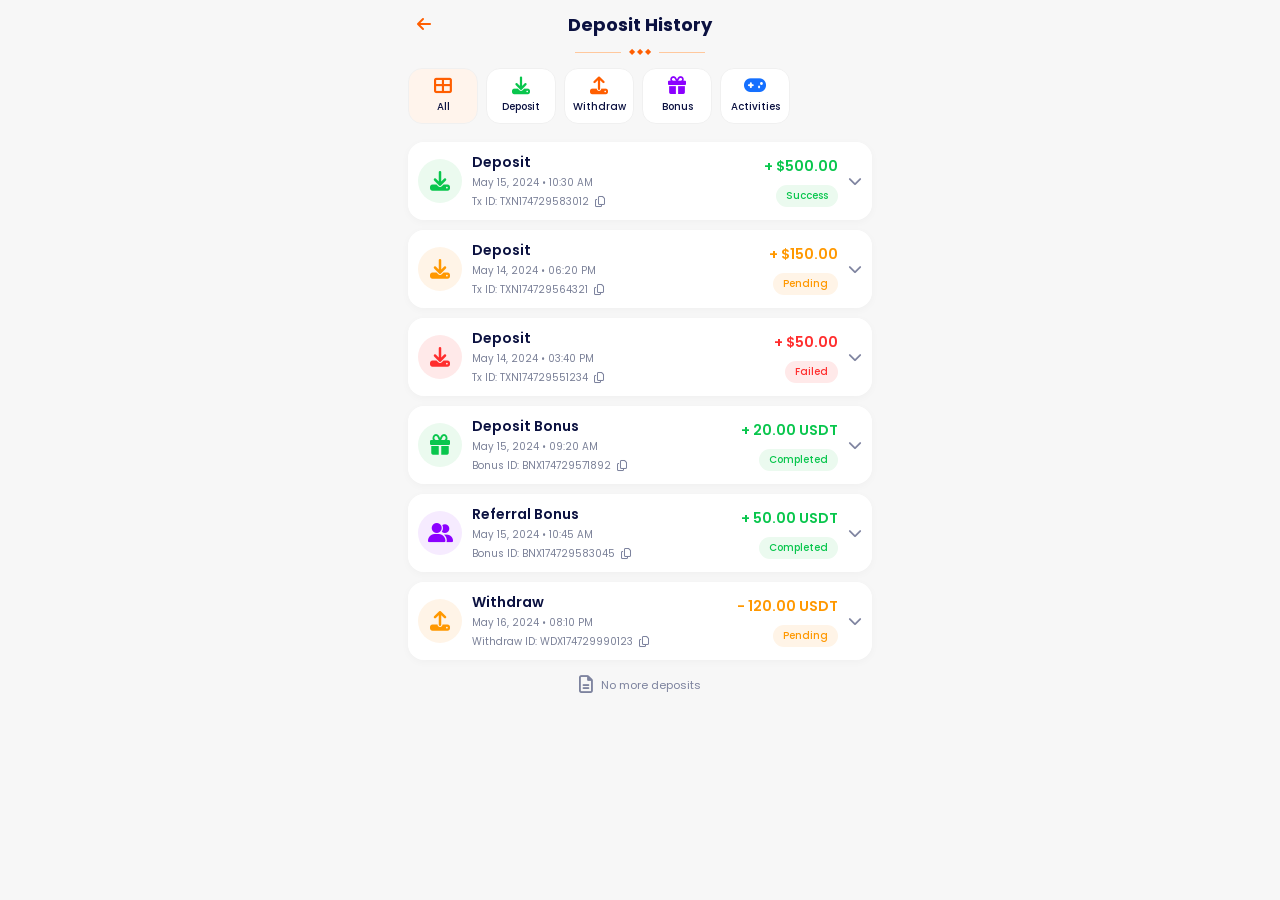
==== deposit-history.html @ 6a05c401 "Deposit history" ====
<!DOCTYPE html>
<html lang="en">
<head>
<meta charset="UTF-8" />
<meta name="viewport" content="width=device-width, initial-scale=1.0"/>

<title>Deposit History</title>

<link
rel="stylesheet"
href="https://cdnjs.cloudflare.com/ajax/libs/font-awesome/6.5.1/css/all.min.css"
/>

<link
href="https://fonts.googleapis.com/css2?family=Poppins:wght@400;500;600;700&display=swap"
rel="stylesheet"
/>

<style>

*{
  margin:0;
  padding:0;
  box-sizing:border-box;
  -webkit-tap-highlight-color:transparent;
}

:root{
  --orange:#ff9800;
  --orange-dark:#ff5e00;
  --green:#09c64d;
  --red:#ff2e2e;

  --text:#0b1140;
  --muted:#7b8198;

  --bg:#f7f7f7;
}

body{
  font-family:'Poppins',sans-serif;
  background:var(--bg);
  color:var(--text);

  max-width:480px;
  margin:0 auto;

  min-height:100vh;

  padding:8px;
}

/* ========================= */
/* HEADER */
/* ========================= */

.topbar{

  position:sticky;
  top:0;

  z-index:999;

  background:rgba(247,247,247,.92);

  backdrop-filter:blur(12px);
  -webkit-backdrop-filter:blur(12px);

  padding-bottom:8px;
}

.header-row{
  display:flex;
  align-items:center;
  justify-content:space-between;

  margin-bottom:6px;
}

.back-btn{
  width:32px;
  height:32px;

  border-radius:10px;

  display:flex;
  align-items:center;
  justify-content:center;

  color:var(--orange-dark);

  font-size:16px;
}

.page-title{
  font-size:18px;
  font-weight:700;
}

/* DIVIDER */

.divider{
  display:flex;
  align-items:center;
  justify-content:center;
  gap:8px;
}

.divider::before,
.divider::after{
  content:'';

  width:46px;
  height:1px;

  background:#ffc89d;
}

.divider span{
  color:var(--orange-dark);
  font-size:8px;
}

/* ========================= */
/* FILTERS */
/* ========================= */

.filters{
  margin-top:10px;

  display:flex;
  gap:8px;

  overflow-x:auto;

  scrollbar-width:none;
}

.filters::-webkit-scrollbar{
  display:none;
}

.filter-btn{

  min-width:70px;

  background:#fff;

  border-radius:14px;

  padding:8px 6px;

  display:flex;
  flex-direction:column;
  align-items:center;
  justify-content:center;

  gap:4px;

  border:1px solid #f0f0f0;

  flex-shrink:0;
}

.filter-btn.active{
  background:#fff4ec;
}

.filter-btn i{
  font-size:18px;
}

.filter-btn span{
  font-size:10px;
  font-weight:500;
}

.orange{color:var(--orange-dark);}
.green{color:var(--green);}
.purple{color:#8b00ff;}
.blue{color:#1570ff;}

/* ========================= */
/* HISTORY */
/* ========================= */

.history-list{
  margin-top:10px;
}

.history-card{

  background:#fff;

  border-radius:16px;

  padding:10px;

  display:flex;
  align-items:center;

  gap:10px;

  margin-bottom:8px;

  box-shadow:0 2px 8px rgba(0,0,0,.03);
}

/* ICON */

.history-icon{

  width:44px;
  height:44px;

  border-radius:50%;

  display:flex;
  align-items:center;
  justify-content:center;

  flex-shrink:0;

  font-size:20px;
}

.success-bg{
  background:#ebfaef;
  color:var(--green);
}

.pending-bg{
  background:#fff4e7;
  color:var(--orange);
}

.failed-bg{
  background:#ffe9e9;
  color:var(--red);
}

/* CONTENT */

.history-content{
  flex:1;
  min-width:0;
}

.history-title{
  font-size:14px;
  font-weight:600;

  margin-bottom:2px;
}

.history-date{
  font-size:10px;
  color:var(--muted);

  margin-bottom:3px;
}

.tx-row{
  display:flex;
  align-items:center;
  gap:6px;
}

.tx-id{
  font-size:10px;
  color:var(--muted);
}

.copy-icon{
  color:#7d839e;
  font-size:11px;
}

/* RIGHT */

.history-right{
  text-align:right;
}

.history-amount{
  font-size:14px;
  font-weight:600;

  margin-bottom:4px;
}

.success-text{
  color:var(--green);
}

.pending-text{
  color:var(--orange);
}

.failed-text{
  color:var(--red);
}

/* STATUS */

.status-pill{

  height:22px;

  padding:0 10px;

  border-radius:999px;

  display:inline-flex;
  align-items:center;
  justify-content:center;

  font-size:10px;
  font-weight:500;
}

.status-success{
  background:#ebfaef;
  color:var(--green);
}

.status-pending{
  background:#fff4e7;
  color:var(--orange);
}

.status-failed{
  background:#ffe9e9;
  color:var(--red);
}

/* ARROW */

.arrow-right{
  color:#7f84a0;
  font-size:14px;
}

/* EMPTY */

.empty-box{

  display:flex;
  align-items:center;
  justify-content:center;

  gap:8px;

  margin:16px 0 4px;

  color:#7d839e;

  font-size:11px;
}

.empty-box i{
  font-size:18px;
}
/* ========================= */
/* EXPANDABLE */
/* ========================= */

.history-card-wrap{
  background:#fff;
  border-radius:16px;

  margin-bottom:10px;

  overflow:hidden;

  box-shadow:0 2px 8px rgba(0,0,0,.03);
}

/* REMOVE EXTRA */

.expandable-card{
  margin-bottom:0;
  box-shadow:none;
}

/* DETAILS */

.history-details{

  display:none;

  padding:
  0 10px 10px 10px;
}

/* ACTIVE */

.history-card-wrap.active
.history-details{
  display:block;
}

/* DETAIL BOX */

.detail-row{

  min-height:38px;

  border-top:
  1px solid #f1f1f1;

  display:flex;
  align-items:center;
  justify-content:space-between;

  gap:10px;

  padding:0 6px;
}

.detail-row span{
  font-size:10px;
  color:#7b8198;
}

.detail-row strong{
  font-size:10px;
  font-weight:500;

  color:#0b1140;

  text-align:right;
}

/* ARROW */

.toggle-arrow{
  transition:.25s;
  cursor:pointer;
}

/* ROTATE */

.history-card-wrap.active
.toggle-arrow{
  transform:rotate(180deg);
}
</style>
</head>

<body>

<!-- HEADER -->

<div class="topbar">

  <div class="header-row">

    <div class="back-btn">
      <i class="fa-solid fa-arrow-left"></i>
    </div>

    <div class="page-title">
      Deposit History
    </div>

    <div style="width:32px;"></div>

  </div>

  <div class="divider">
    <span>◆ ◆ ◆</span>
  </div>

  <!-- FILTERS -->

<div class="filters">

  <div class="filter-btn active" data-filter="all">
    <i class="fa-solid fa-table-cells-large orange"></i>
    <span>All</span>
  </div>

  <div class="filter-btn" data-filter="deposit">
    <i class="fa-solid fa-download green"></i>
    <span>Deposit</span>
  </div>

  <div class="filter-btn" data-filter="withdraw">
    <i class="fa-solid fa-upload orange"></i>
    <span>Withdraw</span>
  </div>

  <div class="filter-btn" data-filter="bonus">
    <i class="fa-solid fa-gift purple"></i>
    <span>Bonus</span>
  </div>

  <div class="filter-btn" data-filter="activities">
    <i class="fa-solid fa-gamepad blue"></i>
    <span>Activities</span>
  </div>

</div>

</div>

<!-- HISTORY -->

<!-- HISTORY -->

<div class="history-list">

  <!-- ====================== -->
  <!-- DEPOSIT -->
  <!-- ====================== -->

  <div class="history-card-wrap" data-type="deposit">

    <div class="history-card expandable-card">

      <div class="history-icon success-bg">
        <i class="fa-solid fa-download"></i>
      </div>

      <div class="history-content">

        <div class="history-title">
          Deposit
        </div>

        <div class="history-date">
          May 15, 2024 • 10:30 AM
        </div>

        <div class="tx-row">

          <div class="tx-id">
            Tx ID: TXN174729583012
          </div>

          <i class="fa-regular fa-copy copy-icon"></i>

        </div>

      </div>

      <div class="history-right">

        <div class="history-amount success-text">
          + $500.00
        </div>

        <div class="status-pill status-success">
          Success
        </div>

      </div>

      <i class="fa-solid fa-chevron-down arrow-right toggle-arrow"></i>

    </div>

    <!-- DETAILS -->

    <div class="history-details">

      <div class="detail-row">
        <span>Transaction Type</span>
        <strong>Deposit</strong>
      </div>

      <div class="detail-row">
        <span>Amount</span>
        <strong>+ $500.00</strong>
      </div>

      <div class="detail-row">
        <span>Payment Method</span>
        <strong>USDT TRC20</strong>
      </div>

      <div class="detail-row">
        <span>Date & Time</span>
        <strong>May 15, 2024 • 10:30 AM</strong>
      </div>

      <div class="detail-row">
        <span>Transaction ID</span>
        <strong>TXN174729583012</strong>
      </div>

      <div class="detail-row">
        <span>Status</span>

        <div class="status-pill status-success">
          Success
        </div>
      </div>

    </div>

  </div>

  <!-- ====================== -->
  <!-- PENDING DEPOSIT -->
  <!-- ====================== -->

  <div class="history-card-wrap" data-type="deposit">

    <div class="history-card expandable-card">

      <div class="history-icon pending-bg">
        <i class="fa-solid fa-download"></i>
      </div>

      <div class="history-content">

        <div class="history-title">
          Deposit
        </div>

        <div class="history-date">
          May 14, 2024 • 06:20 PM
        </div>

        <div class="tx-row">

          <div class="tx-id">
            Tx ID: TXN174729564321
          </div>

          <i class="fa-regular fa-copy copy-icon"></i>

        </div>

      </div>

      <div class="history-right">

        <div class="history-amount pending-text">
          + $150.00
        </div>

        <div class="status-pill status-pending">
          Pending
        </div>

      </div>

      <i class="fa-solid fa-chevron-down arrow-right toggle-arrow"></i>

    </div>

    <!-- DETAILS -->

    <div class="history-details">

      <div class="detail-row">
        <span>Transaction Type</span>
        <strong>Deposit</strong>
      </div>

      <div class="detail-row">
        <span>Amount</span>
        <strong>+ $150.00</strong>
      </div>

      <div class="detail-row">
        <span>Payment Method</span>
        <strong>USDT TRC20</strong>
      </div>

      <div class="detail-row">
        <span>Date & Time</span>
        <strong>May 14, 2024 • 06:20 PM</strong>
      </div>

      <div class="detail-row">
        <span>Transaction ID</span>
        <strong>TXN174729564321</strong>
      </div>

      <div class="detail-row">
        <span>Status</span>

        <div class="status-pill status-pending">
          Pending
        </div>
      </div>

    </div>

  </div>

  <!-- ====================== -->
  <!-- FAILED DEPOSIT -->
  <!-- ====================== -->

  <div class="history-card-wrap" data-type="deposit">

    <div class="history-card expandable-card">

      <div class="history-icon failed-bg">
        <i class="fa-solid fa-download"></i>
      </div>

      <div class="history-content">

        <div class="history-title">
          Deposit
        </div>

        <div class="history-date">
          May 14, 2024 • 03:40 PM
        </div>

        <div class="tx-row">

          <div class="tx-id">
            Tx ID: TXN174729551234
          </div>

          <i class="fa-regular fa-copy copy-icon"></i>

        </div>

      </div>

      <div class="history-right">

        <div class="history-amount failed-text">
          + $50.00
        </div>

        <div class="status-pill status-failed">
          Failed
        </div>

      </div>

      <i class="fa-solid fa-chevron-down arrow-right toggle-arrow"></i>

    </div>

    <!-- DETAILS -->

    <div class="history-details">

      <div class="detail-row">
        <span>Transaction Type</span>
        <strong>Deposit</strong>
      </div>

      <div class="detail-row">
        <span>Amount</span>
        <strong>+ $50.00</strong>
      </div>

      <div class="detail-row">
        <span>Payment Method</span>
        <strong>USDT TRC20</strong>
      </div>

      <div class="detail-row">
        <span>Date & Time</span>
        <strong>May 14, 2024 • 03:40 PM</strong>
      </div>

      <div class="detail-row">
        <span>Transaction ID</span>
        <strong>TXN174729551234</strong>
      </div>

      <div class="detail-row">
        <span>Status</span>

        <div class="status-pill status-failed">
          Failed
        </div>
      </div>

    </div>

  </div>

  <!-- ====================== -->
  <!-- DEPOSIT BONUS -->
  <!-- ====================== -->

  <div class="history-card-wrap" data-type="bonus">

    <div class="history-card expandable-card">

      <div class="history-icon success-bg">
        <i class="fa-solid fa-gift"></i>
      </div>

      <div class="history-content">

        <div class="history-title">
          Deposit Bonus
        </div>

        <div class="history-date">
          May 15, 2024 • 09:20 AM
        </div>

        <div class="tx-row">

          <div class="tx-id">
            Bonus ID: BNX174729571892
          </div>

          <i class="fa-regular fa-copy copy-icon"></i>

        </div>

      </div>

      <div class="history-right">

        <div class="history-amount success-text">
          + 20.00 USDT
        </div>

        <div class="status-pill status-success">
          Completed
        </div>

      </div>

      <i class="fa-solid fa-chevron-down arrow-right toggle-arrow"></i>

    </div>

    <div class="history-details">

      <div class="detail-row">
        <span>Bonus Type</span>
        <strong>Deposit Bonus</strong>
      </div>

      <div class="detail-row">
        <span>Amount</span>
        <strong>+ 20.00 USDT</strong>
      </div>

      <div class="detail-row">
        <span>Description</span>
        <strong>Bonus for deposit of 100 USDT</strong>
      </div>

      <div class="detail-row">
        <span>Date & Time</span>
        <strong>May 15, 2024 • 09:20 AM</strong>
      </div>

      <div class="detail-row">
        <span>Bonus ID</span>
        <strong>BNX174729571892</strong>
      </div>

    </div>

  </div>

  <!-- ====================== -->
  <!-- REFERRAL BONUS -->
  <!-- ====================== -->

  <div class="history-card-wrap" data-type="bonus">

    <div class="history-card expandable-card">

      <div class="history-icon" style="
        background:#f6ebff;
        color:#8b00ff;
      ">
        <i class="fa-solid fa-user-group"></i>
      </div>

      <div class="history-content">

        <div class="history-title">
          Referral Bonus
        </div>

        <div class="history-date">
          May 15, 2024 • 10:45 AM
        </div>

        <div class="tx-row">

          <div class="tx-id">
            Bonus ID: BNX174729583045
          </div>

          <i class="fa-regular fa-copy copy-icon"></i>

        </div>

      </div>

      <div class="history-right">

        <div class="history-amount success-text">
          + 50.00 USDT
        </div>

        <div class="status-pill status-success">
          Completed
        </div>

      </div>

      <i class="fa-solid fa-chevron-down arrow-right toggle-arrow"></i>

    </div>

    <div class="history-details">

      <div class="detail-row">
        <span>Bonus Type</span>
        <strong>Referral Bonus</strong>
      </div>

      <div class="detail-row">
        <span>Amount</span>
        <strong>+ 50.00 USDT</strong>
      </div>

      <div class="detail-row">
        <span>Description</span>
        <strong>Referral reward from JohnDoe123</strong>
      </div>

      <div class="detail-row">
        <span>Date & Time</span>
        <strong>May 15, 2024 • 10:45 AM</strong>
      </div>

      <div class="detail-row">
        <span>Bonus ID</span>
        <strong>BNX174729583045</strong>
      </div>

    </div>

  </div>

</div>
<!-- ====================== -->
<!-- WITHDRAW -->
<!-- ====================== -->

<div class="history-card-wrap" data-type="withdraw">

  <div class="history-card expandable-card">

    <!-- ICON -->

    <div class="history-icon pending-bg">
      <i class="fa-solid fa-upload"></i>
    </div>

    <!-- CONTENT -->

    <div class="history-content">

      <div class="history-title">
        Withdraw
      </div>

      <div class="history-date">
        May 16, 2024 • 08:10 PM
      </div>

      <div class="tx-row">

        <div class="tx-id">
          Withdraw ID: WDX174729990123
        </div>

        <i class="fa-regular fa-copy copy-icon"></i>

      </div>

    </div>

    <!-- RIGHT -->

    <div class="history-right">

      <div class="history-amount pending-text">
        - 120.00 USDT
      </div>

      <div class="status-pill status-pending">
        Pending
      </div>

    </div>

    <!-- ARROW -->

    <i class="fa-solid fa-chevron-down arrow-right toggle-arrow"></i>

  </div>

  <!-- DETAILS -->

  <div class="history-details">

    <div class="detail-row">
      <span>Transaction Type</span>
      <strong>Withdraw</strong>
    </div>

    <div class="detail-row">
      <span>Amount</span>
      <strong>- 120.00 USDT</strong>
    </div>

    <div class="detail-row">
      <span>Withdraw Method</span>
      <strong>USDT TRC20</strong>
    </div>

    <div class="detail-row">
      <span>Wallet Address</span>
      <strong>TJ9xA8...7KPL</strong>
    </div>

    <div class="detail-row">
      <span>Date & Time</span>
      <strong>May 16, 2024 • 08:10 PM</strong>
    </div>

    <div class="detail-row">
      <span>Withdraw ID</span>
      <strong>WDX174729990123</strong>
    </div>

    <div class="detail-row">
      <span>Status</span>

      <div class="status-pill status-pending">
        Pending
      </div>
    </div>

  </div>

</div>
<!-- EMPTY -->

<div class="empty-box">

  <i class="fa-regular fa-file-lines"></i>

  <span>No more deposits</span>

</div>
<script>

/* ========================= */
/* FILTERS */
/* ========================= */

const filterBtns =
document.querySelectorAll(".filter-btn");

const allCards =
document.querySelectorAll(
".history-card-wrap"
);

filterBtns.forEach(function(btn){

  btn.addEventListener("click", function(){

    filterBtns.forEach(function(item){

      item.classList.remove("active");

    });

    this.classList.add("active");

    const filter =
    this.getAttribute("data-filter");

    allCards.forEach(function(card){

      const type =
      card.getAttribute("data-type");

      if(filter === "all" || type === filter){

        card.style.display = "block";

      }else{

        card.style.display = "none";

      }

    });

  });

});


/* ========================= */
/* EXPAND DETAILS */
/* ========================= */

const expandableCards =
document.querySelectorAll(
".history-card-wrap"
);

expandableCards.forEach(function(card){

  const top =
  card.querySelector(".expandable-card");

  top.addEventListener("click", function(){

    card.classList.toggle("active");

  });

});

</script>
</body>
</html>
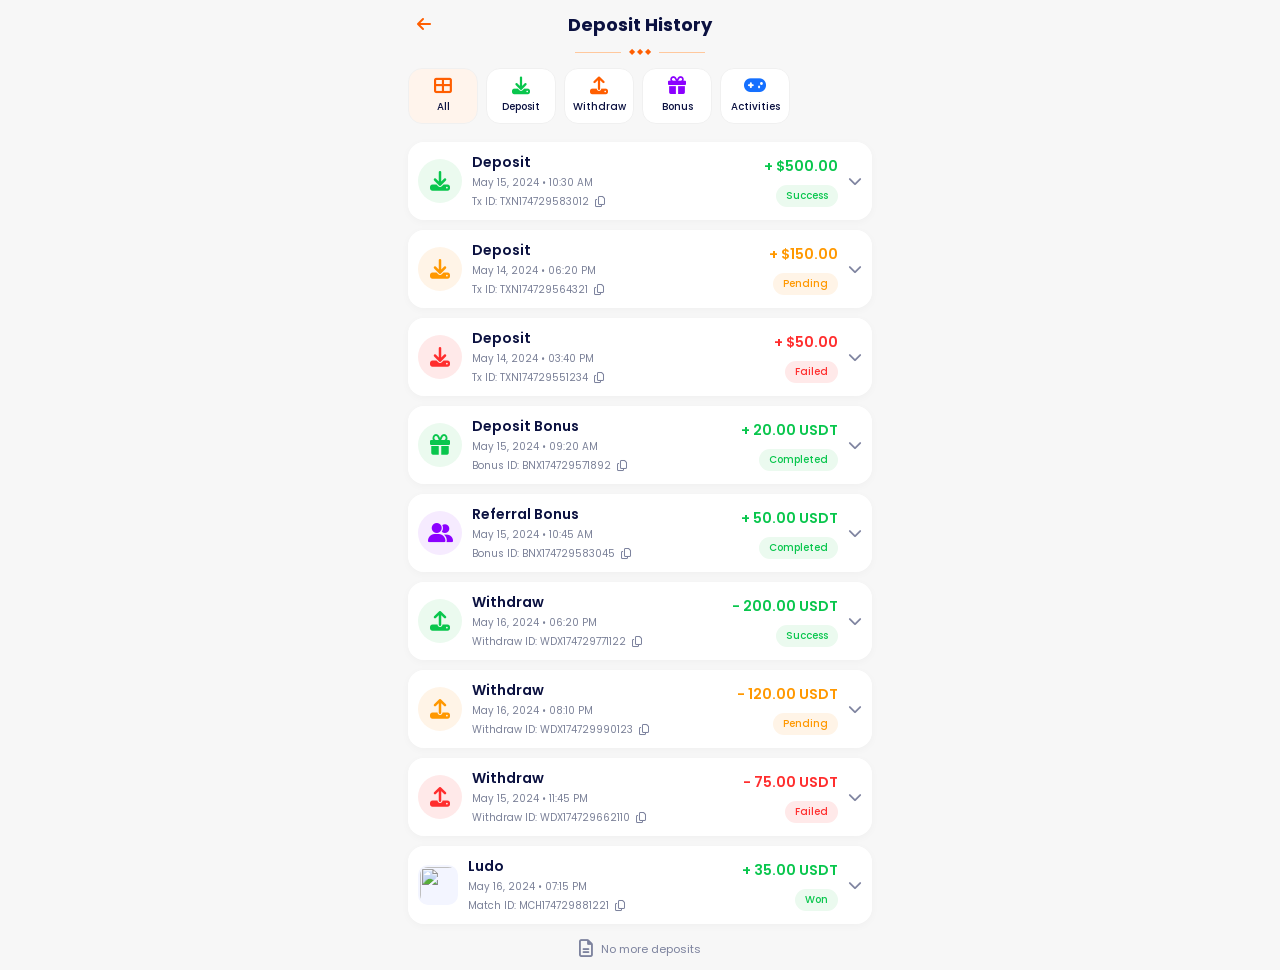
==== commit e8a0a734: "bugs fixing" ====
--- a/deposit-history.html
+++ b/deposit-history.html
@@ -1,970 +1,1105 @@
 <!DOCTYPE html>
 <html lang="en">
+
 <head>
-<meta charset="UTF-8" />
-<meta name="viewport" content="width=device-width, initial-scale=1.0"/>
-
-<title>Deposit History</title>
-
-<link
-rel="stylesheet"
-href="https://cdnjs.cloudflare.com/ajax/libs/font-awesome/6.5.1/css/all.min.css"
-/>
-
-<link
-href="https://fonts.googleapis.com/css2?family=Poppins:wght@400;500;600;700&display=swap"
-rel="stylesheet"
-/>
-
-<style>
-
-*{
-  margin:0;
-  padding:0;
-  box-sizing:border-box;
-  -webkit-tap-highlight-color:transparent;
+    <meta charset="UTF-8" />
+    <meta name="viewport" content="width=device-width, initial-scale=1.0" />
+
+    <title>Deposit History</title>
+
+    <link rel="stylesheet" href="https://cdnjs.cloudflare.com/ajax/libs/font-awesome/6.5.1/css/all.min.css" />
+
+    <link href="https://fonts.googleapis.com/css2?family=Poppins:wght@400;500;600;700&display=swap" rel="stylesheet" />
+
+    <style>
+        * {
+            margin: 0;
+            padding: 0;
+            box-sizing: border-box;
+            -webkit-tap-highlight-color: transparent;
+        }
+
+        :root {
+            --orange: #ff9800;
+            --orange-dark: #ff5e00;
+            --green: #09c64d;
+            --red: #ff2e2e;
+
+            --text: #0b1140;
+            --muted: #7b8198;
+
+            --bg: #f7f7f7;
+        }
+
+        body {
+            font-family: 'Poppins', sans-serif;
+            background: var(--bg);
+            color: var(--text);
+
+            max-width: 480px;
+            margin: 0 auto;
+
+            min-height: 100vh;
+
+            padding: 8px;
+        }
+
+        /* ========================= */
+        /* HEADER */
+        /* ========================= */
+
+        .topbar {
+
+            position: sticky;
+            top: 0;
+
+            z-index: 999;
+
+            background: rgba(247, 247, 247, .92);
+
+            backdrop-filter: blur(12px);
+            -webkit-backdrop-filter: blur(12px);
+
+            padding-bottom: 8px;
+        }
+
+        .header-row {
+            display: flex;
+            align-items: center;
+            justify-content: space-between;
+
+            margin-bottom: 6px;
+        }
+
+        .back-btn {
+            width: 32px;
+            height: 32px;
+
+            border-radius: 10px;
+
+            display: flex;
+            align-items: center;
+            justify-content: center;
+
+            color: var(--orange-dark);
+
+            font-size: 16px;
+        }
+
+        .page-title {
+            font-size: 18px;
+            font-weight: 700;
+        }
+
+        /* DIVIDER */
+
+        .divider {
+            display: flex;
+            align-items: center;
+            justify-content: center;
+            gap: 8px;
+        }
+
+        .divider::before,
+        .divider::after {
+            content: '';
+
+            width: 46px;
+            height: 1px;
+
+            background: #ffc89d;
+        }
+
+        .divider span {
+            color: var(--orange-dark);
+            font-size: 8px;
+        }
+
+        /* ========================= */
+        /* FILTERS */
+        /* ========================= */
+
+        .filters {
+            margin-top: 10px;
+
+            display: flex;
+            gap: 8px;
+
+            overflow-x: auto;
+
+            scrollbar-width: none;
+        }
+
+        .filters::-webkit-scrollbar {
+            display: none;
+        }
+
+        .filter-btn {
+
+            min-width: 70px;
+
+            background: #fff;
+
+            border-radius: 14px;
+
+            padding: 8px 6px;
+
+            display: flex;
+            flex-direction: column;
+            align-items: center;
+            justify-content: center;
+
+            gap: 4px;
+
+            border: 1px solid #f0f0f0;
+
+            flex-shrink: 0;
+        }
+
+        .filter-btn.active {
+            background: #fff4ec;
+        }
+
+        .filter-btn i {
+            font-size: 18px;
+        }
+
+        .filter-btn span {
+            font-size: 10px;
+            font-weight: 500;
+        }
+
+        .orange {
+            color: var(--orange-dark);
+        }
+
+        .green {
+            color: var(--green);
+        }
+
+        .purple {
+            color: #8b00ff;
+        }
+
+        .blue {
+            color: #1570ff;
+        }
+
+        /* ========================= */
+        /* HISTORY */
+        /* ========================= */
+
+        .history-list {
+            margin-top: 10px;
+        }
+
+        .history-card {
+
+            background: #fff;
+
+            border-radius: 16px;
+
+            padding: 10px;
+
+            display: flex;
+            align-items: center;
+
+            gap: 10px;
+
+            margin-bottom: 8px;
+
+            box-shadow: 0 2px 8px rgba(0, 0, 0, .03);
+        }
+
+        /* ICON */
+
+        .history-icon {
+
+            width: 44px;
+            height: 44px;
+
+            border-radius: 50%;
+
+            display: flex;
+            align-items: center;
+            justify-content: center;
+
+            flex-shrink: 0;
+
+            font-size: 20px;
+        }
+
+        .success-bg {
+            background: #ebfaef;
+            color: var(--green);
+        }
+
+        .pending-bg {
+            background: #fff4e7;
+            color: var(--orange);
+        }
+
+        .failed-bg {
+            background: #ffe9e9;
+            color: var(--red);
+        }
+
+        /* CONTENT */
+
+        .history-content {
+            flex: 1;
+            min-width: 0;
+        }
+
+        .history-title {
+            font-size: 14px;
+            font-weight: 600;
+
+            margin-bottom: 2px;
+        }
+
+        .history-date {
+            font-size: 10px;
+            color: var(--muted);
+
+            margin-bottom: 3px;
+        }
+
+        .tx-row {
+            display: flex;
+            align-items: center;
+            gap: 6px;
+        }
+
+        .tx-id {
+            font-size: 10px;
+            color: var(--muted);
+        }
+
+        .copy-icon {
+            color: #7d839e;
+            font-size: 11px;
+        }
+
+        /* RIGHT */
+
+        .history-right {
+            text-align: right;
+        }
+
+        .history-amount {
+            font-size: 14px;
+            font-weight: 600;
+
+            margin-bottom: 4px;
+        }
+
+        .success-text {
+            color: var(--green);
+        }
+
+        .pending-text {
+            color: var(--orange);
+        }
+
+        .failed-text {
+            color: var(--red);
+        }
+
+        /* STATUS */
+
+        .status-pill {
+
+            height: 22px;
+
+            padding: 0 10px;
+
+            border-radius: 999px;
+
+            display: inline-flex;
+            align-items: center;
+            justify-content: center;
+
+            font-size: 10px;
+            font-weight: 500;
+        }
+
+        .status-success {
+            background: #ebfaef;
+            color: var(--green);
+        }
+
+        .status-pending {
+            background: #fff4e7;
+            color: var(--orange);
+        }
+
+        .status-failed {
+            background: #ffe9e9;
+            color: var(--red);
+        }
+
+        /* ARROW */
+
+        .arrow-right {
+            color: #7f84a0;
+            font-size: 14px;
+        }
+
+        /* EMPTY */
+
+        .empty-box {
+
+            display: flex;
+            align-items: center;
+            justify-content: center;
+
+            gap: 8px;
+
+            margin: 16px 0 4px;
+
+            color: #7d839e;
+
+            font-size: 11px;
+        }
+
+        .empty-box i {
+            font-size: 18px;
+        }
+
+        /* ========================= */
+        /* EXPANDABLE */
+        /* ========================= */
+
+        .history-card-wrap {
+            background: #fff;
+            border-radius: 16px;
+
+            margin-bottom: 10px;
+
+            overflow: hidden;
+
+            box-shadow: 0 2px 8px rgba(0, 0, 0, .03);
+        }
+
+        /* REMOVE EXTRA */
+
+        .expandable-card {
+            margin-bottom: 0;
+            box-shadow: none;
+        }
+
+        /* DETAILS */
+
+        .history-details {
+
+            display: none;
+
+            padding:
+                0 10px 10px 10px;
+        }
+
+        /* ACTIVE */
+
+        .history-card-wrap.active .history-details {
+            display: block;
+        }
+
+        /* DETAIL BOX */
+
+        .detail-row {
+
+            min-height: 38px;
+
+            border-top:
+                1px solid #f1f1f1;
+
+            display: flex;
+            align-items: center;
+            justify-content: space-between;
+
+            gap: 10px;
+
+            padding: 0 6px;
+        }
+
+        .detail-row span {
+            font-size: 10px;
+            color: #7b8198;
+        }
+
+        .detail-row strong {
+            font-size: 10px;
+            font-weight: 500;
+
+            color: #0b1140;
+
+            text-align: right;
+        }
+
+        /* ARROW */
+
+        .toggle-arrow {
+            transition: .25s;
+            cursor: pointer;
+        }
+
+        /* ROTATE */
+
+        .history-card-wrap.active .toggle-arrow {
+            transform: rotate(180deg);
+        }
+        /* ========================= */
+/* GAME IMAGE */
+/* ========================= */
+
+.activity-game-img{
+
+  width:40px;
+  min-width:40px;
+
+  height:40px;
+  min-height:40px;
+
+  border-radius:10px;
+
+  object-fit:cover;
+
+  display:block;
+
+  flex-shrink:0;
+
+  background:#f3f5ff;
+
+  padding:2px;
 }
 
-:root{
-  --orange:#ff9800;
-  --orange-dark:#ff5e00;
-  --green:#09c64d;
-  --red:#ff2e2e;
-
-  --text:#0b1140;
-  --muted:#7b8198;
-
-  --bg:#f7f7f7;
+/* MOBILE */
+
+@media (max-width:480px){
+
+  .activity-game-img{
+
+    width:34px;
+    min-width:34px;
+
+    height:34px;
+    min-height:34px;
+
+    border-radius:8px;
+  }
+
 }
-
-body{
-  font-family:'Poppins',sans-serif;
-  background:var(--bg);
-  color:var(--text);
-
-  max-width:480px;
-  margin:0 auto;
-
-  min-height:100vh;
-
-  padding:8px;
-}
-
-/* ========================= */
-/* HEADER */
-/* ========================= */
-
-.topbar{
-
-  position:sticky;
-  top:0;
-
-  z-index:999;
-
-  background:rgba(247,247,247,.92);
-
-  backdrop-filter:blur(12px);
-  -webkit-backdrop-filter:blur(12px);
-
-  padding-bottom:8px;
-}
-
-.header-row{
-  display:flex;
-  align-items:center;
-  justify-content:space-between;
-
-  margin-bottom:6px;
-}
-
-.back-btn{
-  width:32px;
-  height:32px;
-
-  border-radius:10px;
-
-  display:flex;
-  align-items:center;
-  justify-content:center;
-
-  color:var(--orange-dark);
-
-  font-size:16px;
-}
-
-.page-title{
-  font-size:18px;
-  font-weight:700;
-}
-
-/* DIVIDER */
-
-.divider{
-  display:flex;
-  align-items:center;
-  justify-content:center;
-  gap:8px;
-}
-
-.divider::before,
-.divider::after{
-  content:'';
-
-  width:46px;
-  height:1px;
-
-  background:#ffc89d;
-}
-
-.divider span{
-  color:var(--orange-dark);
-  font-size:8px;
-}
-
-/* ========================= */
-/* FILTERS */
-/* ========================= */
-
-.filters{
-  margin-top:10px;
-
-  display:flex;
-  gap:8px;
-
-  overflow-x:auto;
-
-  scrollbar-width:none;
-}
-
-.filters::-webkit-scrollbar{
-  display:none;
-}
-
-.filter-btn{
-
-  min-width:70px;
-
-  background:#fff;
-
-  border-radius:14px;
-
-  padding:8px 6px;
-
-  display:flex;
-  flex-direction:column;
-  align-items:center;
-  justify-content:center;
-
-  gap:4px;
-
-  border:1px solid #f0f0f0;
-
-  flex-shrink:0;
-}
-
-.filter-btn.active{
-  background:#fff4ec;
-}
-
-.filter-btn i{
-  font-size:18px;
-}
-
-.filter-btn span{
-  font-size:10px;
-  font-weight:500;
-}
-
-.orange{color:var(--orange-dark);}
-.green{color:var(--green);}
-.purple{color:#8b00ff;}
-.blue{color:#1570ff;}
-
-/* ========================= */
-/* HISTORY */
-/* ========================= */
-
-.history-list{
-  margin-top:10px;
-}
-
-.history-card{
-
-  background:#fff;
-
-  border-radius:16px;
-
-  padding:10px;
-
-  display:flex;
-  align-items:center;
-
-  gap:10px;
-
-  margin-bottom:8px;
-
-  box-shadow:0 2px 8px rgba(0,0,0,.03);
-}
-
-/* ICON */
-
-.history-icon{
-
-  width:44px;
-  height:44px;
-
-  border-radius:50%;
-
-  display:flex;
-  align-items:center;
-  justify-content:center;
-
-  flex-shrink:0;
-
-  font-size:20px;
-}
-
-.success-bg{
-  background:#ebfaef;
-  color:var(--green);
-}
-
-.pending-bg{
-  background:#fff4e7;
-  color:var(--orange);
-}
-
-.failed-bg{
-  background:#ffe9e9;
-  color:var(--red);
-}
-
-/* CONTENT */
-
-.history-content{
-  flex:1;
-  min-width:0;
-}
-
-.history-title{
-  font-size:14px;
-  font-weight:600;
-
-  margin-bottom:2px;
-}
-
-.history-date{
-  font-size:10px;
-  color:var(--muted);
-
-  margin-bottom:3px;
-}
-
-.tx-row{
-  display:flex;
-  align-items:center;
-  gap:6px;
-}
-
-.tx-id{
-  font-size:10px;
-  color:var(--muted);
-}
-
-.copy-icon{
-  color:#7d839e;
-  font-size:11px;
-}
-
-/* RIGHT */
-
-.history-right{
-  text-align:right;
-}
-
-.history-amount{
-  font-size:14px;
-  font-weight:600;
-
-  margin-bottom:4px;
-}
-
-.success-text{
-  color:var(--green);
-}
-
-.pending-text{
-  color:var(--orange);
-}
-
-.failed-text{
-  color:var(--red);
-}
-
-/* STATUS */
-
-.status-pill{
-
-  height:22px;
-
-  padding:0 10px;
-
-  border-radius:999px;
-
-  display:inline-flex;
-  align-items:center;
-  justify-content:center;
-
-  font-size:10px;
-  font-weight:500;
-}
-
-.status-success{
-  background:#ebfaef;
-  color:var(--green);
-}
-
-.status-pending{
-  background:#fff4e7;
-  color:var(--orange);
-}
-
-.status-failed{
-  background:#ffe9e9;
-  color:var(--red);
-}
-
-/* ARROW */
-
-.arrow-right{
-  color:#7f84a0;
-  font-size:14px;
-}
-
-/* EMPTY */
-
-.empty-box{
-
-  display:flex;
-  align-items:center;
-  justify-content:center;
-
-  gap:8px;
-
-  margin:16px 0 4px;
-
-  color:#7d839e;
-
-  font-size:11px;
-}
-
-.empty-box i{
-  font-size:18px;
-}
-/* ========================= */
-/* EXPANDABLE */
-/* ========================= */
-
-.history-card-wrap{
-  background:#fff;
-  border-radius:16px;
-
-  margin-bottom:10px;
-
-  overflow:hidden;
-
-  box-shadow:0 2px 8px rgba(0,0,0,.03);
-}
-
-/* REMOVE EXTRA */
-
-.expandable-card{
-  margin-bottom:0;
-  box-shadow:none;
-}
-
-/* DETAILS */
-
-.history-details{
-
-  display:none;
-
-  padding:
-  0 10px 10px 10px;
-}
-
-/* ACTIVE */
-
-.history-card-wrap.active
-.history-details{
-  display:block;
-}
-
-/* DETAIL BOX */
-
-.detail-row{
-
-  min-height:38px;
-
-  border-top:
-  1px solid #f1f1f1;
-
-  display:flex;
-  align-items:center;
-  justify-content:space-between;
-
-  gap:10px;
-
-  padding:0 6px;
-}
-
-.detail-row span{
-  font-size:10px;
-  color:#7b8198;
-}
-
-.detail-row strong{
-  font-size:10px;
-  font-weight:500;
-
-  color:#0b1140;
-
-  text-align:right;
-}
-
-/* ARROW */
-
-.toggle-arrow{
-  transition:.25s;
-  cursor:pointer;
-}
-
-/* ROTATE */
-
-.history-card-wrap.active
-.toggle-arrow{
-  transform:rotate(180deg);
-}
-</style>
+    </style>
 </head>
 
 <body>
 
-<!-- HEADER -->
-
-<div class="topbar">
-
-  <div class="header-row">
-
-    <div class="back-btn">
-      <i class="fa-solid fa-arrow-left"></i>
-    </div>
-
-    <div class="page-title">
-      Deposit History
-    </div>
-
-    <div style="width:32px;"></div>
-
-  </div>
-
-  <div class="divider">
-    <span>◆ ◆ ◆</span>
-  </div>
-
-  <!-- FILTERS -->
-
-<div class="filters">
-
-  <div class="filter-btn active" data-filter="all">
-    <i class="fa-solid fa-table-cells-large orange"></i>
-    <span>All</span>
-  </div>
-
-  <div class="filter-btn" data-filter="deposit">
-    <i class="fa-solid fa-download green"></i>
-    <span>Deposit</span>
-  </div>
-
-  <div class="filter-btn" data-filter="withdraw">
-    <i class="fa-solid fa-upload orange"></i>
-    <span>Withdraw</span>
-  </div>
-
-  <div class="filter-btn" data-filter="bonus">
-    <i class="fa-solid fa-gift purple"></i>
-    <span>Bonus</span>
-  </div>
-
-  <div class="filter-btn" data-filter="activities">
-    <i class="fa-solid fa-gamepad blue"></i>
-    <span>Activities</span>
-  </div>
-
-</div>
-
-</div>
-
-<!-- HISTORY -->
-
-<!-- HISTORY -->
-
-<div class="history-list">
-
-  <!-- ====================== -->
-  <!-- DEPOSIT -->
-  <!-- ====================== -->
-
-  <div class="history-card-wrap" data-type="deposit">
-
-    <div class="history-card expandable-card">
-
-      <div class="history-icon success-bg">
-        <i class="fa-solid fa-download"></i>
-      </div>
-
-      <div class="history-content">
-
-        <div class="history-title">
-          Deposit
+    <!-- HEADER -->
+
+    <div class="topbar">
+
+        <div class="header-row">
+
+            <a  style="text-decoration: none;" href="./profile.html" class="back-btn">
+                <i class="fa-solid fa-arrow-left"></i>
+            </a>
+
+            <div class="page-title">
+                Deposit History
+            </div>
+
+            <div style="width:32px;"></div>
+
         </div>
 
-        <div class="history-date">
-          May 15, 2024 • 10:30 AM
+        <div class="divider">
+            <span>◆ ◆ ◆</span>
         </div>
 
-        <div class="tx-row">
-
-          <div class="tx-id">
-            Tx ID: TXN174729583012
-          </div>
-
-          <i class="fa-regular fa-copy copy-icon"></i>
+        <!-- FILTERS -->
+
+        <div class="filters">
+
+            <div class="filter-btn active" data-filter="all">
+                <i class="fa-solid fa-table-cells-large orange"></i>
+                <span>All</span>
+            </div>
+
+            <div class="filter-btn" data-filter="deposit">
+                <i class="fa-solid fa-download green"></i>
+                <span>Deposit</span>
+            </div>
+
+            <div class="filter-btn" data-filter="withdraw">
+                <i class="fa-solid fa-upload orange"></i>
+                <span>Withdraw</span>
+            </div>
+
+            <div class="filter-btn" data-filter="bonus">
+                <i class="fa-solid fa-gift purple"></i>
+                <span>Bonus</span>
+            </div>
+
+            <div class="filter-btn" data-filter="activities">
+                <i class="fa-solid fa-gamepad blue"></i>
+                <span>Activities</span>
+            </div>
 
         </div>
 
-      </div>
-
-      <div class="history-right">
-
-        <div class="history-amount success-text">
-          + $500.00
+    </div>
+
+    <!-- HISTORY -->
+
+    <div class="history-list">
+
+        <!-- ====================== -->
+        <!-- DEPOSIT -->
+        <!-- ====================== -->
+
+        <div class="history-card-wrap" data-type="deposit">
+
+            <div class="history-card expandable-card">
+
+                <div class="history-icon success-bg">
+                    <i class="fa-solid fa-download"></i>
+                </div>
+
+                <div class="history-content">
+
+                    <div class="history-title">
+                        Deposit
+                    </div>
+
+                    <div class="history-date">
+                        May 15, 2024 • 10:30 AM
+                    </div>
+
+                    <div class="tx-row">
+
+                        <div class="tx-id">
+                            Tx ID: TXN174729583012
+                        </div>
+
+                        <i class="fa-regular fa-copy copy-icon"></i>
+
+                    </div>
+
+                </div>
+
+                <div class="history-right">
+
+                    <div class="history-amount success-text">
+                        + $500.00
+                    </div>
+
+                    <div class="status-pill status-success">
+                        Success
+                    </div>
+
+                </div>
+
+                <i class="fa-solid fa-chevron-down arrow-right toggle-arrow"></i>
+
+            </div>
+
+            <!-- DETAILS -->
+
+            <div class="history-details">
+
+                <div class="detail-row">
+                    <span>Transaction Type</span>
+                    <strong>Deposit</strong>
+                </div>
+
+                <div class="detail-row">
+                    <span>Amount</span>
+                    <strong>+ $500.00</strong>
+                </div>
+
+                <div class="detail-row">
+                    <span>Payment Method</span>
+                    <strong>USDT TRC20</strong>
+                </div>
+
+                <div class="detail-row">
+                    <span>Date & Time</span>
+                    <strong>May 15, 2024 • 10:30 AM</strong>
+                </div>
+
+                <div class="detail-row">
+                    <span>Transaction ID</span>
+                    <strong>TXN174729583012</strong>
+                </div>
+
+                <div class="detail-row">
+                    <span>Status</span>
+
+                    <div class="status-pill status-success">
+                        Success
+                    </div>
+                </div>
+
+            </div>
+
         </div>
 
-        <div class="status-pill status-success">
-          Success
+        <!-- ====================== -->
+        <!-- PENDING DEPOSIT -->
+        <!-- ====================== -->
+
+        <div class="history-card-wrap" data-type="deposit">
+
+            <div class="history-card expandable-card">
+
+                <div class="history-icon pending-bg">
+                    <i class="fa-solid fa-download"></i>
+                </div>
+
+                <div class="history-content">
+
+                    <div class="history-title">
+                        Deposit
+                    </div>
+
+                    <div class="history-date">
+                        May 14, 2024 • 06:20 PM
+                    </div>
+
+                    <div class="tx-row">
+
+                        <div class="tx-id">
+                            Tx ID: TXN174729564321
+                        </div>
+
+                        <i class="fa-regular fa-copy copy-icon"></i>
+
+                    </div>
+
+                </div>
+
+                <div class="history-right">
+
+                    <div class="history-amount pending-text">
+                        + $150.00
+                    </div>
+
+                    <div class="status-pill status-pending">
+                        Pending
+                    </div>
+
+                </div>
+
+                <i class="fa-solid fa-chevron-down arrow-right toggle-arrow"></i>
+
+            </div>
+
+            <!-- DETAILS -->
+
+            <div class="history-details">
+
+                <div class="detail-row">
+                    <span>Transaction Type</span>
+                    <strong>Deposit</strong>
+                </div>
+
+                <div class="detail-row">
+                    <span>Amount</span>
+                    <strong>+ $150.00</strong>
+                </div>
+
+                <div class="detail-row">
+                    <span>Payment Method</span>
+                    <strong>USDT TRC20</strong>
+                </div>
+
+                <div class="detail-row">
+                    <span>Date & Time</span>
+                    <strong>May 14, 2024 • 06:20 PM</strong>
+                </div>
+
+                <div class="detail-row">
+                    <span>Transaction ID</span>
+                    <strong>TXN174729564321</strong>
+                </div>
+
+                <div class="detail-row">
+                    <span>Status</span>
+
+                    <div class="status-pill status-pending">
+                        Pending
+                    </div>
+                </div>
+
+            </div>
+
         </div>
 
-      </div>
-
-      <i class="fa-solid fa-chevron-down arrow-right toggle-arrow"></i>
-
-    </div>
-
-    <!-- DETAILS -->
-
-    <div class="history-details">
-
-      <div class="detail-row">
-        <span>Transaction Type</span>
-        <strong>Deposit</strong>
-      </div>
-
-      <div class="detail-row">
-        <span>Amount</span>
-        <strong>+ $500.00</strong>
-      </div>
-
-      <div class="detail-row">
-        <span>Payment Method</span>
-        <strong>USDT TRC20</strong>
-      </div>
-
-      <div class="detail-row">
-        <span>Date & Time</span>
-        <strong>May 15, 2024 • 10:30 AM</strong>
-      </div>
-
-      <div class="detail-row">
-        <span>Transaction ID</span>
-        <strong>TXN174729583012</strong>
-      </div>
-
-      <div class="detail-row">
-        <span>Status</span>
-
-        <div class="status-pill status-success">
-          Success
+        <!-- ====================== -->
+        <!-- FAILED DEPOSIT -->
+        <!-- ====================== -->
+
+        <div class="history-card-wrap" data-type="deposit">
+
+            <div class="history-card expandable-card">
+
+                <div class="history-icon failed-bg">
+                    <i class="fa-solid fa-download"></i>
+                </div>
+
+                <div class="history-content">
+
+                    <div class="history-title">
+                        Deposit
+                    </div>
+
+                    <div class="history-date">
+                        May 14, 2024 • 03:40 PM
+                    </div>
+
+                    <div class="tx-row">
+
+                        <div class="tx-id">
+                            Tx ID: TXN174729551234
+                        </div>
+
+                        <i class="fa-regular fa-copy copy-icon"></i>
+
+                    </div>
+
+                </div>
+
+                <div class="history-right">
+
+                    <div class="history-amount failed-text">
+                        + $50.00
+                    </div>
+
+                    <div class="status-pill status-failed">
+                        Failed
+                    </div>
+
+                </div>
+
+                <i class="fa-solid fa-chevron-down arrow-right toggle-arrow"></i>
+
+            </div>
+
+            <!-- DETAILS -->
+
+            <div class="history-details">
+
+                <div class="detail-row">
+                    <span>Transaction Type</span>
+                    <strong>Deposit</strong>
+                </div>
+
+                <div class="detail-row">
+                    <span>Amount</span>
+                    <strong>+ $50.00</strong>
+                </div>
+
+                <div class="detail-row">
+                    <span>Payment Method</span>
+                    <strong>USDT TRC20</strong>
+                </div>
+
+                <div class="detail-row">
+                    <span>Date & Time</span>
+                    <strong>May 14, 2024 • 03:40 PM</strong>
+                </div>
+
+                <div class="detail-row">
+                    <span>Transaction ID</span>
+                    <strong>TXN174729551234</strong>
+                </div>
+
+                <div class="detail-row">
+                    <span>Status</span>
+
+                    <div class="status-pill status-failed">
+                        Failed
+                    </div>
+                </div>
+
+            </div>
+
         </div>
-      </div>
-
-    </div>
-
-  </div>
-
-  <!-- ====================== -->
-  <!-- PENDING DEPOSIT -->
-  <!-- ====================== -->
-
-  <div class="history-card-wrap" data-type="deposit">
-
-    <div class="history-card expandable-card">
-
-      <div class="history-icon pending-bg">
-        <i class="fa-solid fa-download"></i>
-      </div>
-
-      <div class="history-content">
-
-        <div class="history-title">
-          Deposit
+
+        <!-- ====================== -->
+        <!-- DEPOSIT BONUS -->
+        <!-- ====================== -->
+
+        <div class="history-card-wrap" data-type="bonus">
+
+            <div class="history-card expandable-card">
+
+                <div class="history-icon success-bg">
+                    <i class="fa-solid fa-gift"></i>
+                </div>
+
+                <div class="history-content">
+
+                    <div class="history-title">
+                        Deposit Bonus
+                    </div>
+
+                    <div class="history-date">
+                        May 15, 2024 • 09:20 AM
+                    </div>
+
+                    <div class="tx-row">
+
+                        <div class="tx-id">
+                            Bonus ID: BNX174729571892
+                        </div>
+
+                        <i class="fa-regular fa-copy copy-icon"></i>
+
+                    </div>
+
+                </div>
+
+                <div class="history-right">
+
+                    <div class="history-amount success-text">
+                        + 20.00 USDT
+                    </div>
+
+                    <div class="status-pill status-success">
+                        Completed
+                    </div>
+
+                </div>
+
+                <i class="fa-solid fa-chevron-down arrow-right toggle-arrow"></i>
+
+            </div>
+
+            <div class="history-details">
+
+                <div class="detail-row">
+                    <span>Bonus Type</span>
+                    <strong>Deposit Bonus</strong>
+                </div>
+
+                <div class="detail-row">
+                    <span>Amount</span>
+                    <strong>+ 20.00 USDT</strong>
+                </div>
+
+                <div class="detail-row">
+                    <span>Description</span>
+                    <strong>Bonus for deposit of 100 USDT</strong>
+                </div>
+
+                <div class="detail-row">
+                    <span>Date & Time</span>
+                    <strong>May 15, 2024 • 09:20 AM</strong>
+                </div>
+
+                <div class="detail-row">
+                    <span>Bonus ID</span>
+                    <strong>BNX174729571892</strong>
+                </div>
+
+            </div>
+
         </div>
 
-        <div class="history-date">
-          May 14, 2024 • 06:20 PM
-        </div>
-
-        <div class="tx-row">
-
-          <div class="tx-id">
-            Tx ID: TXN174729564321
-          </div>
-
-          <i class="fa-regular fa-copy copy-icon"></i>
-
-        </div>
-
-      </div>
-
-      <div class="history-right">
-
-        <div class="history-amount pending-text">
-          + $150.00
-        </div>
-
-        <div class="status-pill status-pending">
-          Pending
-        </div>
-
-      </div>
-
-      <i class="fa-solid fa-chevron-down arrow-right toggle-arrow"></i>
-
-    </div>
-
-    <!-- DETAILS -->
-
-    <div class="history-details">
-
-      <div class="detail-row">
-        <span>Transaction Type</span>
-        <strong>Deposit</strong>
-      </div>
-
-      <div class="detail-row">
-        <span>Amount</span>
-        <strong>+ $150.00</strong>
-      </div>
-
-      <div class="detail-row">
-        <span>Payment Method</span>
-        <strong>USDT TRC20</strong>
-      </div>
-
-      <div class="detail-row">
-        <span>Date & Time</span>
-        <strong>May 14, 2024 • 06:20 PM</strong>
-      </div>
-
-      <div class="detail-row">
-        <span>Transaction ID</span>
-        <strong>TXN174729564321</strong>
-      </div>
-
-      <div class="detail-row">
-        <span>Status</span>
-
-        <div class="status-pill status-pending">
-          Pending
-        </div>
-      </div>
-
-    </div>
-
-  </div>
-
-  <!-- ====================== -->
-  <!-- FAILED DEPOSIT -->
-  <!-- ====================== -->
-
-  <div class="history-card-wrap" data-type="deposit">
-
-    <div class="history-card expandable-card">
-
-      <div class="history-icon failed-bg">
-        <i class="fa-solid fa-download"></i>
-      </div>
-
-      <div class="history-content">
-
-        <div class="history-title">
-          Deposit
-        </div>
-
-        <div class="history-date">
-          May 14, 2024 • 03:40 PM
-        </div>
-
-        <div class="tx-row">
-
-          <div class="tx-id">
-            Tx ID: TXN174729551234
-          </div>
-
-          <i class="fa-regular fa-copy copy-icon"></i>
-
-        </div>
-
-      </div>
-
-      <div class="history-right">
-
-        <div class="history-amount failed-text">
-          + $50.00
-        </div>
-
-        <div class="status-pill status-failed">
-          Failed
-        </div>
-
-      </div>
-
-      <i class="fa-solid fa-chevron-down arrow-right toggle-arrow"></i>
-
-    </div>
-
-    <!-- DETAILS -->
-
-    <div class="history-details">
-
-      <div class="detail-row">
-        <span>Transaction Type</span>
-        <strong>Deposit</strong>
-      </div>
-
-      <div class="detail-row">
-        <span>Amount</span>
-        <strong>+ $50.00</strong>
-      </div>
-
-      <div class="detail-row">
-        <span>Payment Method</span>
-        <strong>USDT TRC20</strong>
-      </div>
-
-      <div class="detail-row">
-        <span>Date & Time</span>
-        <strong>May 14, 2024 • 03:40 PM</strong>
-      </div>
-
-      <div class="detail-row">
-        <span>Transaction ID</span>
-        <strong>TXN174729551234</strong>
-      </div>
-
-      <div class="detail-row">
-        <span>Status</span>
-
-        <div class="status-pill status-failed">
-          Failed
-        </div>
-      </div>
-
-    </div>
-
-  </div>
-
-  <!-- ====================== -->
-  <!-- DEPOSIT BONUS -->
-  <!-- ====================== -->
-
-  <div class="history-card-wrap" data-type="bonus">
-
-    <div class="history-card expandable-card">
-
-      <div class="history-icon success-bg">
-        <i class="fa-solid fa-gift"></i>
-      </div>
-
-      <div class="history-content">
-
-        <div class="history-title">
-          Deposit Bonus
-        </div>
-
-        <div class="history-date">
-          May 15, 2024 • 09:20 AM
-        </div>
-
-        <div class="tx-row">
-
-          <div class="tx-id">
-            Bonus ID: BNX174729571892
-          </div>
-
-          <i class="fa-regular fa-copy copy-icon"></i>
-
-        </div>
-
-      </div>
-
-      <div class="history-right">
-
-        <div class="history-amount success-text">
-          + 20.00 USDT
-        </div>
-
-        <div class="status-pill status-success">
-          Completed
-        </div>
-
-      </div>
-
-      <i class="fa-solid fa-chevron-down arrow-right toggle-arrow"></i>
-
-    </div>
-
-    <div class="history-details">
-
-      <div class="detail-row">
-        <span>Bonus Type</span>
-        <strong>Deposit Bonus</strong>
-      </div>
-
-      <div class="detail-row">
-        <span>Amount</span>
-        <strong>+ 20.00 USDT</strong>
-      </div>
-
-      <div class="detail-row">
-        <span>Description</span>
-        <strong>Bonus for deposit of 100 USDT</strong>
-      </div>
-
-      <div class="detail-row">
-        <span>Date & Time</span>
-        <strong>May 15, 2024 • 09:20 AM</strong>
-      </div>
-
-      <div class="detail-row">
-        <span>Bonus ID</span>
-        <strong>BNX174729571892</strong>
-      </div>
-
-    </div>
-
-  </div>
-
-  <!-- ====================== -->
-  <!-- REFERRAL BONUS -->
-  <!-- ====================== -->
-
-  <div class="history-card-wrap" data-type="bonus">
-
-    <div class="history-card expandable-card">
-
-      <div class="history-icon" style="
+        <!-- ====================== -->
+        <!-- REFERRAL BONUS -->
+        <!-- ====================== -->
+
+        <div class="history-card-wrap" data-type="bonus">
+
+            <div class="history-card expandable-card">
+
+                <div class="history-icon" style="
         background:#f6ebff;
         color:#8b00ff;
       ">
-        <i class="fa-solid fa-user-group"></i>
-      </div>
-
-      <div class="history-content">
-
-        <div class="history-title">
-          Referral Bonus
+                    <i class="fa-solid fa-user-group"></i>
+                </div>
+
+                <div class="history-content">
+
+                    <div class="history-title">
+                        Referral Bonus
+                    </div>
+
+                    <div class="history-date">
+                        May 15, 2024 • 10:45 AM
+                    </div>
+
+                    <div class="tx-row">
+
+                        <div class="tx-id">
+                            Bonus ID: BNX174729583045
+                        </div>
+
+                        <i class="fa-regular fa-copy copy-icon"></i>
+
+                    </div>
+
+                </div>
+
+                <div class="history-right">
+
+                    <div class="history-amount success-text">
+                        + 50.00 USDT
+                    </div>
+
+                    <div class="status-pill status-success">
+                        Completed
+                    </div>
+
+                </div>
+
+                <i class="fa-solid fa-chevron-down arrow-right toggle-arrow"></i>
+
+            </div>
+
+            <div class="history-details">
+
+                <div class="detail-row">
+                    <span>Bonus Type</span>
+                    <strong>Referral Bonus</strong>
+                </div>
+
+                <div class="detail-row">
+                    <span>Amount</span>
+                    <strong>+ 50.00 USDT</strong>
+                </div>
+
+                <div class="detail-row">
+                    <span>Description</span>
+                    <strong>Referral reward from JohnDoe123</strong>
+                </div>
+
+                <div class="detail-row">
+                    <span>Date & Time</span>
+                    <strong>May 15, 2024 • 10:45 AM</strong>
+                </div>
+
+                <div class="detail-row">
+                    <span>Bonus ID</span>
+                    <strong>BNX174729583045</strong>
+                </div>
+
+            </div>
+
         </div>
 
-        <div class="history-date">
-          May 15, 2024 • 10:45 AM
+    </div>
+<!-- ====================== -->
+<!-- WITHDRAW SUCCESS -->
+<!-- ====================== -->
+
+<div class="history-card-wrap" data-type="withdraw">
+
+  <div class="history-card expandable-card">
+
+    <div class="history-icon success-bg">
+      <i class="fa-solid fa-upload"></i>
+    </div>
+
+    <div class="history-content">
+
+      <div class="history-title">
+        Withdraw
+      </div>
+
+      <div class="history-date">
+        May 16, 2024 • 06:20 PM
+      </div>
+
+      <div class="tx-row">
+
+        <div class="tx-id">
+          Withdraw ID: WDX174729771122
         </div>
 
-        <div class="tx-row">
-
-          <div class="tx-id">
-            Bonus ID: BNX174729583045
-          </div>
-
-          <i class="fa-regular fa-copy copy-icon"></i>
-
-        </div>
-
-      </div>
-
-      <div class="history-right">
-
-        <div class="history-amount success-text">
-          + 50.00 USDT
-        </div>
-
-        <div class="status-pill status-success">
-          Completed
-        </div>
-
-      </div>
-
-      <i class="fa-solid fa-chevron-down arrow-right toggle-arrow"></i>
-
-    </div>
-
-    <div class="history-details">
-
-      <div class="detail-row">
-        <span>Bonus Type</span>
-        <strong>Referral Bonus</strong>
-      </div>
-
-      <div class="detail-row">
-        <span>Amount</span>
-        <strong>+ 50.00 USDT</strong>
-      </div>
-
-      <div class="detail-row">
-        <span>Description</span>
-        <strong>Referral reward from JohnDoe123</strong>
-      </div>
-
-      <div class="detail-row">
-        <span>Date & Time</span>
-        <strong>May 15, 2024 • 10:45 AM</strong>
-      </div>
-
-      <div class="detail-row">
-        <span>Bonus ID</span>
-        <strong>BNX174729583045</strong>
-      </div>
-
-    </div>
+        <i class="fa-regular fa-copy copy-icon"></i>
+
+      </div>
+
+    </div>
+
+    <div class="history-right">
+
+      <div class="history-amount success-text">
+        - 200.00 USDT
+      </div>
+
+      <div class="status-pill status-success">
+        Success
+      </div>
+
+    </div>
+
+    <i class="fa-solid fa-chevron-down arrow-right toggle-arrow"></i>
 
   </div>
 
+  <!-- DETAILS -->
+
+  <div class="history-details">
+
+    <div class="detail-row">
+      <span>Transaction Type</span>
+      <strong>Withdraw</strong>
+    </div>
+
+    <div class="detail-row">
+      <span>Amount</span>
+      <strong>- 200.00 USDT</strong>
+    </div>
+
+    <div class="detail-row">
+      <span>Withdraw Method</span>
+      <strong>USDT TRC20</strong>
+    </div>
+
+    <div class="detail-row">
+      <span>Wallet Address</span>
+      <strong>TJ92xA...1KPQ</strong>
+    </div>
+
+    <div class="detail-row">
+      <span>Date & Time</span>
+      <strong>May 16, 2024 • 06:20 PM</strong>
+    </div>
+
+    <div class="detail-row">
+      <span>Withdraw ID</span>
+      <strong>WDX174729771122</strong>
+    </div>
+
+    <div class="detail-row">
+      <span>Status</span>
+
+      <div class="status-pill status-success">
+        Success
+      </div>
+    </div>
+
+  </div>
+
 </div>
+
 <!-- ====================== -->
-<!-- WITHDRAW -->
+<!-- WITHDRAW PENDING -->
 <!-- ====================== -->
 
 <div class="history-card-wrap" data-type="withdraw">
 
   <div class="history-card expandable-card">
-
-    <!-- ICON -->
 
     <div class="history-icon pending-bg">
       <i class="fa-solid fa-upload"></i>
     </div>
-
-    <!-- CONTENT -->
 
     <div class="history-content">
 
@@ -988,8 +1123,6 @@
 
     </div>
 
-    <!-- RIGHT -->
-
     <div class="history-right">
 
       <div class="history-amount pending-text">
@@ -1002,8 +1135,6 @@
 
     </div>
 
-    <!-- ARROW -->
-
     <i class="fa-solid fa-chevron-down arrow-right toggle-arrow"></i>
 
   </div>
@@ -1053,88 +1184,292 @@
   </div>
 
 </div>
-<!-- EMPTY -->
-
-<div class="empty-box">
-
-  <i class="fa-regular fa-file-lines"></i>
-
-  <span>No more deposits</span>
+
+<!-- ====================== -->
+<!-- WITHDRAW FAILED -->
+<!-- ====================== -->
+
+<div class="history-card-wrap" data-type="withdraw">
+
+  <div class="history-card expandable-card">
+
+    <div class="history-icon failed-bg">
+      <i class="fa-solid fa-upload"></i>
+    </div>
+
+    <div class="history-content">
+
+      <div class="history-title">
+        Withdraw
+      </div>
+
+      <div class="history-date">
+        May 15, 2024 • 11:45 PM
+      </div>
+
+      <div class="tx-row">
+
+        <div class="tx-id">
+          Withdraw ID: WDX174729662110
+        </div>
+
+        <i class="fa-regular fa-copy copy-icon"></i>
+
+      </div>
+
+    </div>
+
+    <div class="history-right">
+
+      <div class="history-amount failed-text">
+        - 75.00 USDT
+      </div>
+
+      <div class="status-pill status-failed">
+        Failed
+      </div>
+
+    </div>
+
+    <i class="fa-solid fa-chevron-down arrow-right toggle-arrow"></i>
+
+  </div>
+
+  <!-- DETAILS -->
+
+  <div class="history-details">
+
+    <div class="detail-row">
+      <span>Transaction Type</span>
+      <strong>Withdraw</strong>
+    </div>
+
+    <div class="detail-row">
+      <span>Amount</span>
+      <strong>- 75.00 USDT</strong>
+    </div>
+
+    <div class="detail-row">
+      <span>Withdraw Method</span>
+      <strong>USDT TRC20</strong>
+    </div>
+
+    <div class="detail-row">
+      <span>Failure Reason</span>
+      <strong>Invalid wallet address</strong>
+    </div>
+
+    <div class="detail-row">
+      <span>Date & Time</span>
+      <strong>May 15, 2024 • 11:45 PM</strong>
+    </div>
+
+    <div class="detail-row">
+      <span>Withdraw ID</span>
+      <strong>WDX174729662110</strong>
+    </div>
+
+    <div class="detail-row">
+      <span>Status</span>
+
+      <div class="status-pill status-failed">
+        Failed
+      </div>
+    </div>
+
+  </div>
 
 </div>
-<script>
-
-/* ========================= */
-/* FILTERS */
-/* ========================= */
-
-const filterBtns =
-document.querySelectorAll(".filter-btn");
-
-const allCards =
-document.querySelectorAll(
-".history-card-wrap"
-);
-
-filterBtns.forEach(function(btn){
-
-  btn.addEventListener("click", function(){
-
-    filterBtns.forEach(function(item){
-
-      item.classList.remove("active");
-
-    });
-
-    this.classList.add("active");
-
-    const filter =
-    this.getAttribute("data-filter");
-
-    allCards.forEach(function(card){
-
-      const type =
-      card.getAttribute("data-type");
-
-      if(filter === "all" || type === filter){
-
-        card.style.display = "block";
-
-      }else{
-
-        card.style.display = "none";
-
-      }
-
-    });
-
-  });
-
-});
-
-
-/* ========================= */
-/* EXPAND DETAILS */
-/* ========================= */
-
-const expandableCards =
-document.querySelectorAll(
-".history-card-wrap"
-);
-
-expandableCards.forEach(function(card){
-
-  const top =
-  card.querySelector(".expandable-card");
-
-  top.addEventListener("click", function(){
-
-    card.classList.toggle("active");
-
-  });
-
-});
-
-</script>
+
+    <!-- ====================== -->
+    <!-- ACTIVITIES -->
+    <!-- ====================== -->
+
+    <div class="history-card-wrap" data-type="activities">
+
+        <div class="history-card expandable-card">
+
+            <!-- ICON -->
+
+            <img src="https://cdn-icons-png.flaticon.com/512/566/566294.png" class="activity-game-img">
+
+            <!-- CONTENT -->
+
+            <div class="history-content">
+
+                <div class="history-title">
+                    Ludo
+                </div>
+
+                <div class="history-date">
+                    May 16, 2024 • 07:15 PM
+                </div>
+
+                <div class="tx-row">
+
+                    <div class="tx-id">
+                        Match ID: MCH174729881221
+                    </div>
+
+                    <i class="fa-regular fa-copy copy-icon"></i>
+
+                </div>
+
+            </div>
+
+            <!-- RIGHT -->
+
+            <div class="history-right">
+
+                <div class="history-amount success-text">
+                    + 35.00 USDT
+                </div>
+
+                <div class="status-pill status-success">
+                    Won
+                </div>
+
+            </div>
+
+            <!-- ARROW -->
+
+            <i class="fa-solid fa-chevron-down arrow-right toggle-arrow"></i>
+
+        </div>
+
+        <!-- DETAILS -->
+
+        <div class="history-details">
+
+            <div class="detail-row">
+                <span>Activity Type</span>
+                <strong>Ludo</strong>
+            </div>
+
+            <div class="detail-row">
+                <span>Match Result</span>
+                <strong>Victory</strong>
+            </div>
+
+            <div class="detail-row">
+                <span>Winning Amount</span>
+                <strong>+ 35.00 USDT</strong>
+            </div>
+
+            <div class="detail-row">
+                <span>Entry Fee</span>
+                <strong>10.00 USDT</strong>
+            </div>
+
+            <div class="detail-row">
+                <span>Opponent</span>
+                <strong>Player_X92</strong>
+            </div>
+
+            <div class="detail-row">
+                <span>Date & Time</span>
+                <strong>May 16, 2024 • 07:15 PM</strong>
+            </div>
+
+            <div class="detail-row">
+                <span>Match ID</span>
+                <strong>MCH174729881221</strong>
+            </div>
+
+            <div class="detail-row">
+                <span>Status</span>
+
+                <div class="status-pill status-success">
+                    Won
+                </div>
+            </div>
+
+        </div>
+
+    </div>
+    <!-- EMPTY -->
+
+    <div class="empty-box">
+
+        <i class="fa-regular fa-file-lines"></i>
+
+        <span>No more deposits</span>
+
+    </div>
+    <script>
+
+        /* ========================= */
+        /* FILTERS */
+        /* ========================= */
+
+        const filterBtns =
+            document.querySelectorAll(".filter-btn");
+
+        const allCards =
+            document.querySelectorAll(
+                ".history-card-wrap"
+            );
+
+        filterBtns.forEach(function (btn) {
+
+            btn.addEventListener("click", function () {
+
+                filterBtns.forEach(function (item) {
+
+                    item.classList.remove("active");
+
+                });
+
+                this.classList.add("active");
+
+                const filter =
+                    this.getAttribute("data-filter");
+
+                allCards.forEach(function (card) {
+
+                    const type =
+                        card.getAttribute("data-type");
+
+                    if (filter === "all" || type === filter) {
+
+                        card.style.display = "block";
+
+                    } else {
+
+                        card.style.display = "none";
+
+                    }
+
+                });
+
+            });
+
+        });
+
+
+        /* ========================= */
+        /* EXPAND DETAILS */
+        /* ========================= */
+
+        const expandableCards =
+            document.querySelectorAll(
+                ".history-card-wrap"
+            );
+
+        expandableCards.forEach(function (card) {
+
+            const top =
+                card.querySelector(".expandable-card");
+
+            top.addEventListener("click", function () {
+
+                card.classList.toggle("active");
+
+            });
+
+        });
+
+    </script>
 </body>
+
 </html>
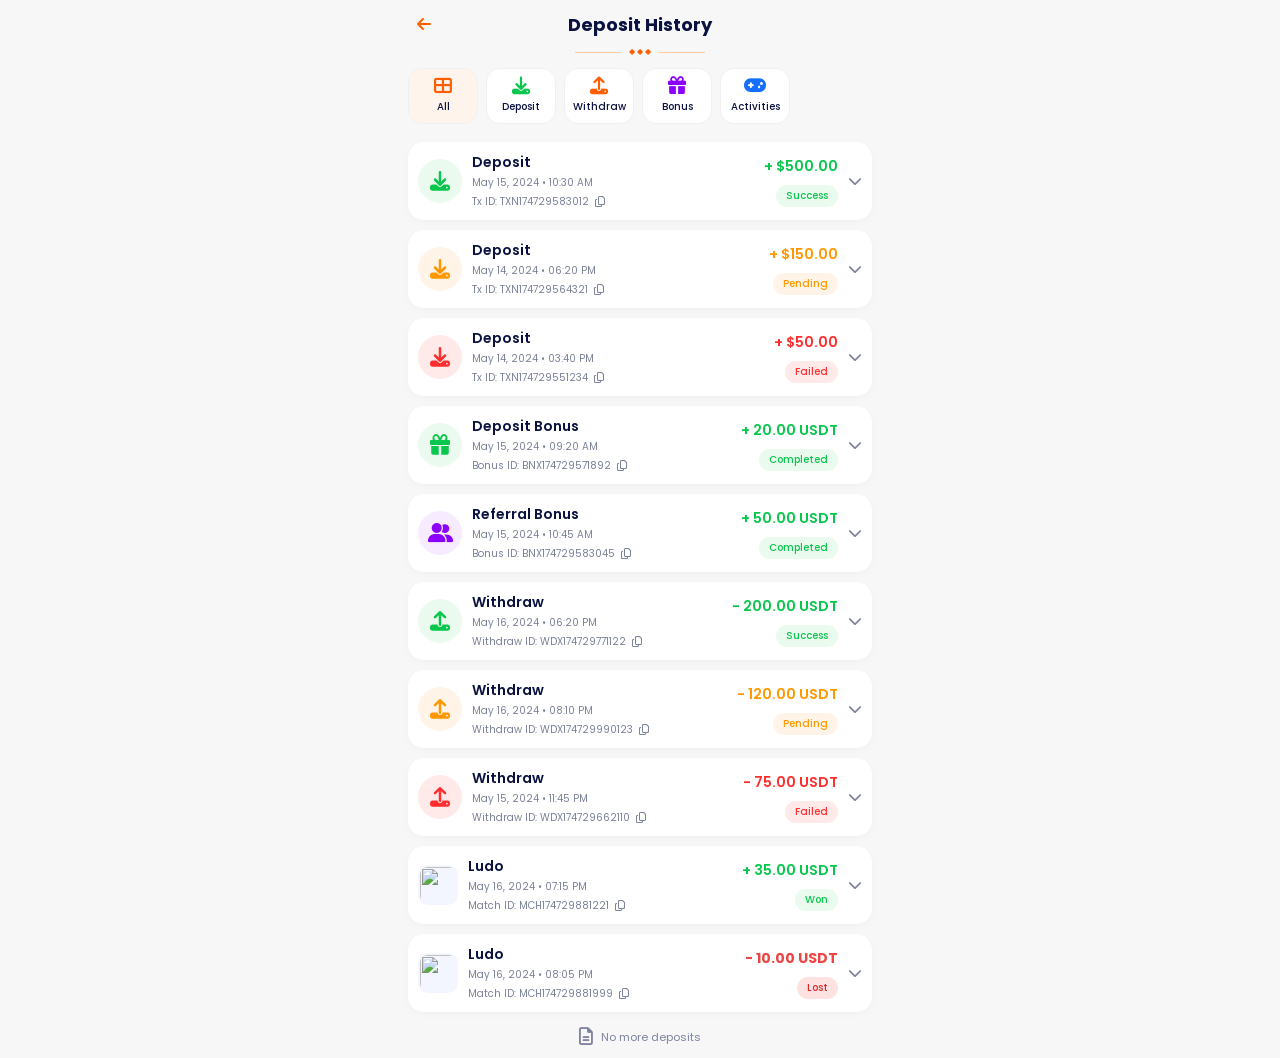
==== commit 035c9358: "bugs" ====
--- a/deposit-history.html
+++ b/deposit-history.html
@@ -449,59 +449,111 @@
         .history-card-wrap.active .toggle-arrow {
             transform: rotate(180deg);
         }
-        /* ========================= */
-/* GAME IMAGE */
-/* ========================= */
-
-.activity-game-img{
-
-  width:40px;
-  min-width:40px;
-
-  height:40px;
-  min-height:40px;
-
-  border-radius:10px;
-
-  object-fit:cover;
-
-  display:block;
-
-  flex-shrink:0;
-
-  background:#f3f5ff;
-
-  padding:2px;
-}
-
-/* MOBILE */
-
-@media (max-width:480px){
-
-  .activity-game-img{
-
-    width:34px;
-    min-width:34px;
-
-    height:34px;
-    min-height:34px;
-
-    border-radius:8px;
-  }
-
-}
+
+        /* LOSS TEXT */
+        .loss-text {
+            color: #ef4444;
+            font-weight: 700;
+        }
+
+        /* LOSS STATUS */
+        .status-danger {
+            background: #fee2e2;
+            color: #dc2626;
+        }
+
+        /* ========================= */
+        /* GAME IMAGE */
+        /* ========================= */
+
+        .activity-game-img {
+
+            width: 40px;
+            min-width: 40px;
+
+            height: 40px;
+            min-height: 40px;
+
+            border-radius: 10px;
+
+            object-fit: cover;
+
+            display: block;
+
+            flex-shrink: 0;
+
+            background: #f3f5ff;
+
+            padding: 2px;
+        }
+
+        /* MOBILE */
+
+        @media (max-width:480px) {
+
+            .activity-game-img {
+
+                width: 34px;
+                min-width: 34px;
+
+                height: 34px;
+                min-height: 34px;
+
+                border-radius: 8px;
+            }
+
+        }
+
+        /* ========================= */
+        /* COPY TOAST */
+        /* ========================= */
+
+        .copy-toast {
+
+            position: fixed;
+
+            left: 50%;
+            bottom: 24px;
+
+            transform: translateX(-50%) translateY(20px);
+
+            background: #111827;
+            color: #fff;
+
+            padding: 10px 16px;
+
+            border-radius: 12px;
+
+            font-size: 12px;
+            font-weight: 500;
+
+            opacity: 0;
+            visibility: hidden;
+
+            transition: .25s ease;
+
+            z-index: 99999;
+
+            box-shadow: 0 8px 20px rgba(0, 0, 0, .18);
+        }
+
+        .copy-toast.show {
+
+            opacity: 1;
+            visibility: visible;
+
+            transform: translateX(-50%) translateY(0);
+        }
     </style>
 </head>
 
 <body>
 
-    <!-- HEADER -->
-
     <div class="topbar">
 
         <div class="header-row">
 
-            <a  style="text-decoration: none;" href="./profile.html" class="back-btn">
+            <a style="text-decoration: none;" href="./profile.html" class="back-btn">
                 <i class="fa-solid fa-arrow-left"></i>
             </a>
 
@@ -553,7 +605,9 @@
     <!-- HISTORY -->
 
     <div class="history-list">
-
+<div class="copy-toast" id="copyToast">
+        Copied Successfully
+    </div>
         <!-- ====================== -->
         <!-- DEPOSIT -->
         <!-- ====================== -->
@@ -614,6 +668,11 @@
                 </div>
 
                 <div class="detail-row">
+                    <span>Wallet Address</span>
+                    <strong>TJ92xA...1KPQ</strong>
+                </div>
+
+                <div class="detail-row">
                     <span>Amount</span>
                     <strong>+ $500.00</strong>
                 </div>
@@ -702,6 +761,11 @@
                 <div class="detail-row">
                     <span>Transaction Type</span>
                     <strong>Deposit</strong>
+                </div>
+
+                <div class="detail-row">
+                    <span>Wallet Address</span>
+                    <strong>TJ92xA...1KPQ</strong>
                 </div>
 
                 <div class="detail-row">
@@ -993,293 +1057,293 @@
         </div>
 
     </div>
-<!-- ====================== -->
-<!-- WITHDRAW SUCCESS -->
-<!-- ====================== -->
-
-<div class="history-card-wrap" data-type="withdraw">
-
-  <div class="history-card expandable-card">
-
-    <div class="history-icon success-bg">
-      <i class="fa-solid fa-upload"></i>
+    <!-- ====================== -->
+    <!-- WITHDRAW SUCCESS -->
+    <!-- ====================== -->
+
+    <div class="history-card-wrap" data-type="withdraw">
+
+        <div class="history-card expandable-card">
+
+            <div class="history-icon success-bg">
+                <i class="fa-solid fa-upload"></i>
+            </div>
+
+            <div class="history-content">
+
+                <div class="history-title">
+                    Withdraw
+                </div>
+
+                <div class="history-date">
+                    May 16, 2024 • 06:20 PM
+                </div>
+
+                <div class="tx-row">
+
+                    <div class="tx-id">
+                        Withdraw ID: WDX174729771122
+                    </div>
+
+                    <i class="fa-regular fa-copy copy-icon"></i>
+
+                </div>
+
+            </div>
+
+            <div class="history-right">
+
+                <div class="history-amount success-text">
+                    - 200.00 USDT
+                </div>
+
+                <div class="status-pill status-success">
+                    Success
+                </div>
+
+            </div>
+
+            <i class="fa-solid fa-chevron-down arrow-right toggle-arrow"></i>
+
+        </div>
+
+        <!-- DETAILS -->
+
+        <div class="history-details">
+
+            <div class="detail-row">
+                <span>Transaction Type</span>
+                <strong>Withdraw</strong>
+            </div>
+
+            <div class="detail-row">
+                <span>Amount</span>
+                <strong>- 200.00 USDT</strong>
+            </div>
+
+            <div class="detail-row">
+                <span>Withdraw Method</span>
+                <strong>USDT TRC20</strong>
+            </div>
+
+            <div class="detail-row">
+                <span>Wallet Address</span>
+                <strong>TJ92xA...1KPQ</strong>
+            </div>
+
+            <div class="detail-row">
+                <span>Date & Time</span>
+                <strong>May 16, 2024 • 06:20 PM</strong>
+            </div>
+
+            <div class="detail-row">
+                <span>Withdraw ID</span>
+                <strong>WDX174729771122</strong>
+            </div>
+
+            <div class="detail-row">
+                <span>Status</span>
+
+                <div class="status-pill status-success">
+                    Success
+                </div>
+            </div>
+
+        </div>
+
     </div>
 
-    <div class="history-content">
-
-      <div class="history-title">
-        Withdraw
-      </div>
-
-      <div class="history-date">
-        May 16, 2024 • 06:20 PM
-      </div>
-
-      <div class="tx-row">
-
-        <div class="tx-id">
-          Withdraw ID: WDX174729771122
-        </div>
-
-        <i class="fa-regular fa-copy copy-icon"></i>
-
-      </div>
+    <!-- ====================== -->
+    <!-- WITHDRAW PENDING -->
+    <!-- ====================== -->
+
+    <div class="history-card-wrap" data-type="withdraw">
+
+        <div class="history-card expandable-card">
+
+            <div class="history-icon pending-bg">
+                <i class="fa-solid fa-upload"></i>
+            </div>
+
+            <div class="history-content">
+
+                <div class="history-title">
+                    Withdraw
+                </div>
+
+                <div class="history-date">
+                    May 16, 2024 • 08:10 PM
+                </div>
+
+                <div class="tx-row">
+
+                    <div class="tx-id">
+                        Withdraw ID: WDX174729990123
+                    </div>
+
+                    <i class="fa-regular fa-copy copy-icon"></i>
+
+                </div>
+
+            </div>
+
+            <div class="history-right">
+
+                <div class="history-amount pending-text">
+                    - 120.00 USDT
+                </div>
+
+                <div class="status-pill status-pending">
+                    Pending
+                </div>
+
+            </div>
+
+            <i class="fa-solid fa-chevron-down arrow-right toggle-arrow"></i>
+
+        </div>
+
+        <!-- DETAILS -->
+
+        <div class="history-details">
+
+            <div class="detail-row">
+                <span>Transaction Type</span>
+                <strong>Withdraw</strong>
+            </div>
+
+            <div class="detail-row">
+                <span>Amount</span>
+                <strong>- 120.00 USDT</strong>
+            </div>
+
+            <div class="detail-row">
+                <span>Withdraw Method</span>
+                <strong>USDT TRC20</strong>
+            </div>
+
+            <div class="detail-row">
+                <span>Wallet Address</span>
+                <strong>TJ9xA8...7KPL</strong>
+            </div>
+
+            <div class="detail-row">
+                <span>Date & Time</span>
+                <strong>May 16, 2024 • 08:10 PM</strong>
+            </div>
+
+            <div class="detail-row">
+                <span>Withdraw ID</span>
+                <strong>WDX174729990123</strong>
+            </div>
+
+            <div class="detail-row">
+                <span>Status</span>
+
+                <div class="status-pill status-pending">
+                    Pending
+                </div>
+            </div>
+
+        </div>
 
     </div>
 
-    <div class="history-right">
-
-      <div class="history-amount success-text">
-        - 200.00 USDT
-      </div>
-
-      <div class="status-pill status-success">
-        Success
-      </div>
+    <!-- ====================== -->
+    <!-- WITHDRAW FAILED -->
+    <!-- ====================== -->
+
+    <div class="history-card-wrap" data-type="withdraw">
+
+        <div class="history-card expandable-card">
+
+            <div class="history-icon failed-bg">
+                <i class="fa-solid fa-upload"></i>
+            </div>
+
+            <div class="history-content">
+
+                <div class="history-title">
+                    Withdraw
+                </div>
+
+                <div class="history-date">
+                    May 15, 2024 • 11:45 PM
+                </div>
+
+                <div class="tx-row">
+
+                    <div class="tx-id">
+                        Withdraw ID: WDX174729662110
+                    </div>
+
+                    <i class="fa-regular fa-copy copy-icon"></i>
+
+                </div>
+
+            </div>
+
+            <div class="history-right">
+
+                <div class="history-amount failed-text">
+                    - 75.00 USDT
+                </div>
+
+                <div class="status-pill status-failed">
+                    Failed
+                </div>
+
+            </div>
+
+            <i class="fa-solid fa-chevron-down arrow-right toggle-arrow"></i>
+
+        </div>
+
+        <!-- DETAILS -->
+
+        <div class="history-details">
+
+            <div class="detail-row">
+                <span>Transaction Type</span>
+                <strong>Withdraw</strong>
+            </div>
+
+            <div class="detail-row">
+                <span>Amount</span>
+                <strong>- 75.00 USDT</strong>
+            </div>
+
+            <div class="detail-row">
+                <span>Withdraw Method</span>
+                <strong>USDT TRC20</strong>
+            </div>
+
+            <div class="detail-row">
+                <span>Failure Reason</span>
+                <strong>Invalid wallet address</strong>
+            </div>
+
+            <div class="detail-row">
+                <span>Date & Time</span>
+                <strong>May 15, 2024 • 11:45 PM</strong>
+            </div>
+
+            <div class="detail-row">
+                <span>Withdraw ID</span>
+                <strong>WDX174729662110</strong>
+            </div>
+
+            <div class="detail-row">
+                <span>Status</span>
+
+                <div class="status-pill status-failed">
+                    Failed
+                </div>
+            </div>
+
+        </div>
 
     </div>
-
-    <i class="fa-solid fa-chevron-down arrow-right toggle-arrow"></i>
-
-  </div>
-
-  <!-- DETAILS -->
-
-  <div class="history-details">
-
-    <div class="detail-row">
-      <span>Transaction Type</span>
-      <strong>Withdraw</strong>
-    </div>
-
-    <div class="detail-row">
-      <span>Amount</span>
-      <strong>- 200.00 USDT</strong>
-    </div>
-
-    <div class="detail-row">
-      <span>Withdraw Method</span>
-      <strong>USDT TRC20</strong>
-    </div>
-
-    <div class="detail-row">
-      <span>Wallet Address</span>
-      <strong>TJ92xA...1KPQ</strong>
-    </div>
-
-    <div class="detail-row">
-      <span>Date & Time</span>
-      <strong>May 16, 2024 • 06:20 PM</strong>
-    </div>
-
-    <div class="detail-row">
-      <span>Withdraw ID</span>
-      <strong>WDX174729771122</strong>
-    </div>
-
-    <div class="detail-row">
-      <span>Status</span>
-
-      <div class="status-pill status-success">
-        Success
-      </div>
-    </div>
-
-  </div>
-
-</div>
-
-<!-- ====================== -->
-<!-- WITHDRAW PENDING -->
-<!-- ====================== -->
-
-<div class="history-card-wrap" data-type="withdraw">
-
-  <div class="history-card expandable-card">
-
-    <div class="history-icon pending-bg">
-      <i class="fa-solid fa-upload"></i>
-    </div>
-
-    <div class="history-content">
-
-      <div class="history-title">
-        Withdraw
-      </div>
-
-      <div class="history-date">
-        May 16, 2024 • 08:10 PM
-      </div>
-
-      <div class="tx-row">
-
-        <div class="tx-id">
-          Withdraw ID: WDX174729990123
-        </div>
-
-        <i class="fa-regular fa-copy copy-icon"></i>
-
-      </div>
-
-    </div>
-
-    <div class="history-right">
-
-      <div class="history-amount pending-text">
-        - 120.00 USDT
-      </div>
-
-      <div class="status-pill status-pending">
-        Pending
-      </div>
-
-    </div>
-
-    <i class="fa-solid fa-chevron-down arrow-right toggle-arrow"></i>
-
-  </div>
-
-  <!-- DETAILS -->
-
-  <div class="history-details">
-
-    <div class="detail-row">
-      <span>Transaction Type</span>
-      <strong>Withdraw</strong>
-    </div>
-
-    <div class="detail-row">
-      <span>Amount</span>
-      <strong>- 120.00 USDT</strong>
-    </div>
-
-    <div class="detail-row">
-      <span>Withdraw Method</span>
-      <strong>USDT TRC20</strong>
-    </div>
-
-    <div class="detail-row">
-      <span>Wallet Address</span>
-      <strong>TJ9xA8...7KPL</strong>
-    </div>
-
-    <div class="detail-row">
-      <span>Date & Time</span>
-      <strong>May 16, 2024 • 08:10 PM</strong>
-    </div>
-
-    <div class="detail-row">
-      <span>Withdraw ID</span>
-      <strong>WDX174729990123</strong>
-    </div>
-
-    <div class="detail-row">
-      <span>Status</span>
-
-      <div class="status-pill status-pending">
-        Pending
-      </div>
-    </div>
-
-  </div>
-
-</div>
-
-<!-- ====================== -->
-<!-- WITHDRAW FAILED -->
-<!-- ====================== -->
-
-<div class="history-card-wrap" data-type="withdraw">
-
-  <div class="history-card expandable-card">
-
-    <div class="history-icon failed-bg">
-      <i class="fa-solid fa-upload"></i>
-    </div>
-
-    <div class="history-content">
-
-      <div class="history-title">
-        Withdraw
-      </div>
-
-      <div class="history-date">
-        May 15, 2024 • 11:45 PM
-      </div>
-
-      <div class="tx-row">
-
-        <div class="tx-id">
-          Withdraw ID: WDX174729662110
-        </div>
-
-        <i class="fa-regular fa-copy copy-icon"></i>
-
-      </div>
-
-    </div>
-
-    <div class="history-right">
-
-      <div class="history-amount failed-text">
-        - 75.00 USDT
-      </div>
-
-      <div class="status-pill status-failed">
-        Failed
-      </div>
-
-    </div>
-
-    <i class="fa-solid fa-chevron-down arrow-right toggle-arrow"></i>
-
-  </div>
-
-  <!-- DETAILS -->
-
-  <div class="history-details">
-
-    <div class="detail-row">
-      <span>Transaction Type</span>
-      <strong>Withdraw</strong>
-    </div>
-
-    <div class="detail-row">
-      <span>Amount</span>
-      <strong>- 75.00 USDT</strong>
-    </div>
-
-    <div class="detail-row">
-      <span>Withdraw Method</span>
-      <strong>USDT TRC20</strong>
-    </div>
-
-    <div class="detail-row">
-      <span>Failure Reason</span>
-      <strong>Invalid wallet address</strong>
-    </div>
-
-    <div class="detail-row">
-      <span>Date & Time</span>
-      <strong>May 15, 2024 • 11:45 PM</strong>
-    </div>
-
-    <div class="detail-row">
-      <span>Withdraw ID</span>
-      <strong>WDX174729662110</strong>
-    </div>
-
-    <div class="detail-row">
-      <span>Status</span>
-
-      <div class="status-pill status-failed">
-        Failed
-      </div>
-    </div>
-
-  </div>
-
-</div>
 
     <!-- ====================== -->
     <!-- ACTIVITIES -->
@@ -1347,11 +1411,6 @@
             </div>
 
             <div class="detail-row">
-                <span>Match Result</span>
-                <strong>Victory</strong>
-            </div>
-
-            <div class="detail-row">
                 <span>Winning Amount</span>
                 <strong>+ 35.00 USDT</strong>
             </div>
@@ -1387,6 +1446,107 @@
         </div>
 
     </div>
+    <!-- ====================== -->
+    <!-- LOSS ACTIVITY -->
+    <!-- ====================== -->
+
+    <div class="history-card-wrap" data-type="activities">
+
+        <div class="history-card expandable-card">
+
+            <!-- ICON -->
+
+            <img src="https://cdn-icons-png.flaticon.com/512/566/566294.png" class="activity-game-img">
+
+            <!-- CONTENT -->
+
+            <div class="history-content">
+
+                <div class="history-title">
+                    Ludo
+                </div>
+
+                <div class="history-date">
+                    May 16, 2024 • 08:05 PM
+                </div>
+
+                <div class="tx-row">
+
+                    <div class="tx-id">
+                        Match ID: MCH174729881999
+                    </div>
+
+                    <i class="fa-regular fa-copy copy-icon"></i>
+
+                </div>
+
+            </div>
+
+            <!-- RIGHT -->
+
+            <div class="history-right">
+
+                <div class="history-amount loss-text">
+                    - 10.00 USDT
+                </div>
+
+                <div class="status-pill status-danger">
+                    Lost
+                </div>
+
+            </div>
+
+            <!-- ARROW -->
+
+            <i class="fa-solid fa-chevron-down arrow-right toggle-arrow"></i>
+
+        </div>
+
+        <!-- DETAILS -->
+
+        <div class="history-details">
+
+            <div class="detail-row">
+                <span>Activity Type</span>
+                <strong>Ludo</strong>
+            </div>
+
+            <div class="detail-row">
+                <span>Loss Amount</span>
+                <strong>- 10.00 USDT</strong>
+            </div>
+
+            <div class="detail-row">
+                <span>Entry Fee</span>
+                <strong>10.00 USDT</strong>
+            </div>
+
+            <div class="detail-row">
+                <span>Opponent</span>
+                <strong>Player_Z81</strong>
+            </div>
+
+            <div class="detail-row">
+                <span>Date & Time</span>
+                <strong>May 16, 2024 • 08:05 PM</strong>
+            </div>
+
+            <div class="detail-row">
+                <span>Match ID</span>
+                <strong>MCH174729881999</strong>
+            </div>
+
+            <div class="detail-row">
+                <span>Status</span>
+
+                <div class="status-pill status-danger">
+                    Lost
+                </div>
+            </div>
+
+        </div>
+
+    </div>
     <!-- EMPTY -->
 
     <div class="empty-box">
@@ -1396,6 +1556,7 @@
         <span>No more deposits</span>
 
     </div>
+
     <script>
 
         /* ========================= */
@@ -1469,6 +1630,44 @@
 
         });
 
+
+        /* ========================= */
+        /* COPY TOAST */
+        /* ========================= */
+
+        const copyIcons =
+            document.querySelectorAll(".copy-icon");
+
+        const copyToast =
+            document.getElementById("copyToast");
+
+        copyIcons.forEach(function (icon) {
+
+            icon.addEventListener("click", function (e) {
+
+                e.stopPropagation();
+
+                const text =
+                    this.parentElement
+                        .querySelector(".tx-id")
+                        .innerText;
+
+                navigator.clipboard.writeText(text);
+
+                copyToast.classList.add("show");
+
+                clearTimeout(window.copyToastTimer);
+
+                window.copyToastTimer = setTimeout(function () {
+
+                    copyToast.classList.remove("show");
+
+                }, 1800);
+
+            });
+
+        });
+
     </script>
 </body>
 
